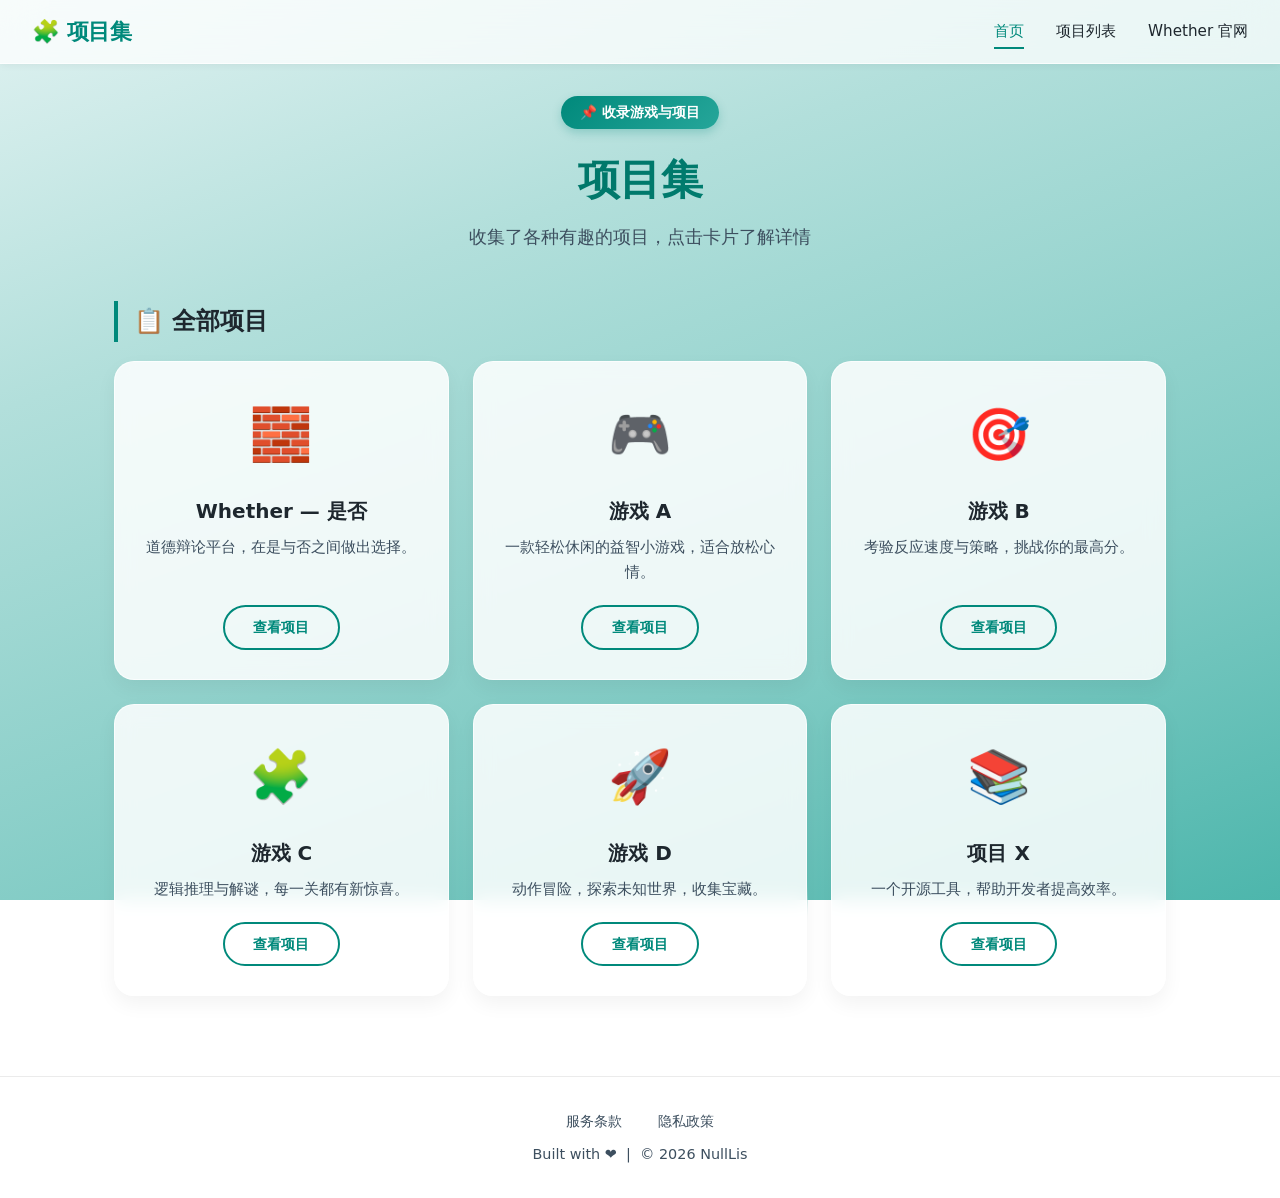
==== index.html @ a3d454d6 "Create index.html" ====
<!DOCTYPE html>
<html lang="zh-CN">
<head>
    <meta charset="UTF-8" />
    <meta name="viewport" content="width=device-width, initial-scale=1.0" />
    <title>项目集 — 游戏与项目展示</title>
    <style>
        /* ===== 全部样式（与 Whether 官网完全一致） ===== */
        :root {
            --nav-height: 64px;
            --accent: #26a69a;
            --accent-dark: #00897b;
            --text: #1e272e;
            --text-muted: #3d4f5f;
            --card-bg: rgba(255, 255, 255, 0.85);
            --card-border: rgba(255, 255, 255, 0.7);
            --shadow-sm: 0 8px 20px rgba(0,0,0,0.05);
            --shadow-md: 0 12px 28px rgba(0,0,0,0.08);
            --radius: 20px;
            --transition: 0.2s ease;
        }

        * {
            margin: 0;
            padding: 0;
            box-sizing: border-box;
        }

        html, body {
            height: 100%;
        }

        body {
            font-family: 'Inter', 'Segoe UI', 'PingFang SC', 'Microsoft YaHei', system-ui, sans-serif;
            background: linear-gradient(160deg, #e0f2f1 0%, #b2dfdb 30%, #80cbc4 70%, #4db6ac 100%);
            background-attachment: fixed;
            color: var(--text);
            line-height: 1.7;
            display: flex;
            flex-direction: column;
            -webkit-font-smoothing: antialiased;
            overflow-x: hidden;
        }

        .navbar {
            position: fixed;
            top: 0;
            left: 0;
            width: 100%;
            height: var(--nav-height);
            background: rgba(255, 255, 255, 0.75);
            backdrop-filter: blur(20px);
            -webkit-backdrop-filter: blur(20px);
            box-shadow: 0 1px 8px rgba(0,0,0,0.06);
            display: flex;
            align-items: center;
            justify-content: space-between;
            padding: 0 2rem;
            z-index: 1000;
            border-bottom: 1px solid rgba(255,255,255,0.7);
        }

        .nav-logo {
            font-size: 1.4rem;
            font-weight: 700;
            color: var(--accent-dark);
            text-decoration: none;
            letter-spacing: -0.5px;
        }

        .nav-links {
            display: flex;
            gap: 2rem;
            list-style: none;
            align-items: center;
        }

        .nav-links a {
            text-decoration: none;
            color: var(--text);
            font-weight: 500;
            font-size: 0.95rem;
            padding: 0.4rem 0;
            border-bottom: 2px solid transparent;
            transition: color 0.2s, border-color 0.2s;
        }

        .nav-links a:hover {
            color: var(--accent-dark);
            border-bottom-color: var(--accent-dark);
        }

        .nav-links a.active {
            color: var(--accent-dark);
            border-bottom-color: var(--accent-dark);
        }

        .nav-toggle {
            display: none;
            background: none;
            border: none;
            font-size: 1.8rem;
            cursor: pointer;
            color: var(--text);
        }

        @media (max-width: 768px) {
            .nav-links {
                display: none;
                position: absolute;
                top: var(--nav-height);
                left: 0;
                width: 100%;
                flex-direction: column;
                background: rgba(255,255,255,0.9);
                backdrop-filter: blur(20px);
                padding: 1rem 2rem;
                box-shadow: 0 8px 20px rgba(0,0,0,0.08);
                gap: 1rem;
                align-items: flex-start;
            }

            .nav-links.active { display: flex; }
            .nav-toggle { display: block; }
        }

        .container {
            flex: 1 0 auto;
            max-width: 1100px;
            width: 100%;
            margin: 0 auto;
            padding: calc(var(--nav-height) + 2rem) 1.5rem 2rem;
        }

        header {
            text-align: center;
            margin-bottom: 3rem;
        }

        header .badge {
            display: inline-block;
            background: linear-gradient(135deg, var(--accent-dark), var(--accent));
            color: #fff;
            padding: 0.3rem 1.2rem;
            border-radius: 30px;
            font-size: 0.85rem;
            font-weight: 600;
            margin-bottom: 1rem;
            box-shadow: 0 4px 10px rgba(0, 137, 123, 0.25);
        }

        header h1 {
            font-size: 2.6rem;
            font-weight: 800;
            background: linear-gradient(135deg, #00695c, var(--accent-dark));
            -webkit-background-clip: text;
            -webkit-text-fill-color: transparent;
            background-clip: text;
            letter-spacing: -0.8px;
            margin-bottom: 0.5rem;
        }

        header .subtitle {
            color: var(--text-muted);
            font-size: 1.1rem;
            font-weight: 400;
        }

        section {
            margin-bottom: 3rem;
        }

        h2 {
            font-size: 1.5rem;
            font-weight: 700;
            margin-bottom: 1.2rem;
            color: var(--text);
            border-left: 4px solid var(--accent-dark);
            padding-left: 1rem;
        }

        .grid-3 {
            display: grid;
            gap: 1.5rem;
            grid-template-columns: repeat(auto-fit, minmax(260px, 1fr));
        }

        .card {
            background: var(--card-bg);
            backdrop-filter: blur(10px);
            -webkit-backdrop-filter: blur(10px);
            border-radius: var(--radius);
            padding: 1.8rem 1.5rem;
            box-shadow: var(--shadow-sm);
            border: 1px solid var(--card-border);
            transition: transform var(--transition), box-shadow var(--transition);
            display: flex;
            flex-direction: column;
            align-items: center;
            text-align: center;
        }

        .card:hover {
            transform: translateY(-6px);
            box-shadow: var(--shadow-md);
        }

        .card .icon-big {
            font-size: 3.2rem;
            margin-bottom: 0.6rem;
        }

        .card h3 {
            font-size: 1.25rem;
            font-weight: 600;
            margin: 0.4rem 0;
        }

        .card p {
            color: var(--text-muted);
            font-size: 0.95rem;
            flex-grow: 1;
        }

        .card .btn {
            display: inline-block;
            margin-top: 1.2rem;
            padding: 0.5rem 1.8rem;
            border-radius: 50px;
            font-weight: 600;
            text-decoration: none;
            font-size: 0.9rem;
            transition: all 0.2s ease;
            color: var(--accent-dark);
            border: 2px solid var(--accent-dark);
            background: transparent;
        }

        .card .btn:hover {
            background: rgba(0, 137, 123, 0.08);
            border-color: #00695c;
            color: #00695c;
            transform: translateY(-2px);
            box-shadow: 0 4px 10px rgba(0, 137, 123, 0.15);
        }

        .footer {
            flex-shrink: 0;
            width: 100%;
            text-align: center;
            color: var(--text-muted);
            padding: 2rem 0;
            border-top: 1px solid rgba(0,0,0,0.08);
            font-size: 0.9rem;
        }

        .footer-links {
            margin-bottom: 0.5rem;
        }

        .footer-links a {
            color: var(--text-muted);
            text-decoration: none;
            margin: 0 1rem;
            font-weight: 500;
        }

        .footer-links a:hover {
            color: var(--accent-dark);
        }

        @media (max-width: 640px) {
            header h1 { font-size: 2rem; }
            .container { padding: calc(var(--nav-height) + 2rem) 1rem 2rem; }
        }

        /* 空状态提示（当项目列表为空时） */
        .empty-tip {
            text-align: center;
            color: var(--text-muted);
            padding: 2rem;
            background: var(--card-bg);
            border-radius: var(--radius);
            border: 1px dashed var(--accent-dark);
        }
    </style>
</head>
<body>
    <!-- 导航栏 -->
    <nav class="navbar">
        <a href="#" class="nav-logo">🧩 项目集</a>
        <button class="nav-toggle" id="navToggle">☰</button>
        <ul class="nav-links" id="navLinks">
            <li><a href="#" class="active">首页</a></li>
            <li><a href="#projects">项目列表</a></li>
            <li><a href="https://nullis.github.io/PullNail" target="_blank">Whether 官网</a></li>
        </ul>
    </nav>

    <div class="container">
        <header>
            <div class="badge">📌 收录游戏与项目</div>
            <h1>项目集</h1>
            <p class="subtitle">收集了各种有趣的项目，点击卡片了解详情</p>
        </header>

        <section id="projects">
            <h2>📋 全部项目</h2>
            <div class="grid-3" id="projectGrid">
                <!-- 卡片由 JavaScript 动态生成 -->
            </div>
        </section>
    </div>

    <!-- 页脚 -->
    <div class="footer">
        <div class="footer-links">
            <a href="#">服务条款</a>
            <a href="#">隐私政策</a>
        </div>
        Built with ❤️ &nbsp;|&nbsp; © 2026 NullLis
    </div>

    <script>
        // ===== 项目数据（在这里增删改项目） =====
        const projects = [
            {
                icon: "🧱",
                title: "Whether — 是否",
                description: "道德辩论平台，在是与否之间做出选择。",
                link: "https://nullis.github.io/PullNail"
            },
            {
                icon: "🎮",
                title: "游戏 A",
                description: "一款轻松休闲的益智小游戏，适合放松心情。",
                link: "#"
            },
            {
                icon: "🎯",
                title: "游戏 B",
                description: "考验反应速度与策略，挑战你的最高分。",
                link: "#"
            },
            {
                icon: "🧩",
                title: "游戏 C",
                description: "逻辑推理与解谜，每一关都有新惊喜。",
                link: "#"
            },
            {
                icon: "🚀",
                title: "游戏 D",
                description: "动作冒险，探索未知世界，收集宝藏。",
                link: "#"
            },
            {
                icon: "📚",
                title: "项目 X",
                description: "一个开源工具，帮助开发者提高效率。",
                link: "#"
            }
        ];

        // ===== 渲染卡片 =====
        function renderProjects() {
            const grid = document.getElementById('projectGrid');
            if (projects.length === 0) {
                grid.innerHTML = '<div class="empty-tip">暂无项目，敬请期待 🚧</div>';
                return;
            }

            let html = '';
            projects.forEach(p => {
                html += `
                    <div class="card">
                        <div class="icon-big">${p.icon}</div>
                        <h3>${p.title}</h3>
                        <p>${p.description}</p>
                        <a href="${p.link}" target="_blank" class="btn">查看项目</a>
                    </div>
                `;
            });
            grid.innerHTML = html;
        }

        // ===== 移动端导航切换 =====
        document.addEventListener('DOMContentLoaded', () => {
            const toggle = document.getElementById('navToggle');
            const navLinks = document.getElementById('navLinks');
            if (toggle && navLinks) {
                toggle.addEventListener('click', () => {
                    navLinks.classList.toggle('active');
                });
            }

            // 点击导航链接后关闭菜单
            navLinks.querySelectorAll('a').forEach(link => {
                link.addEventListener('click', () => {
                    navLinks.classList.remove('active');
                });
            });

            // 渲染项目卡片
            renderProjects();
        });
    </script>
</body>
</html>
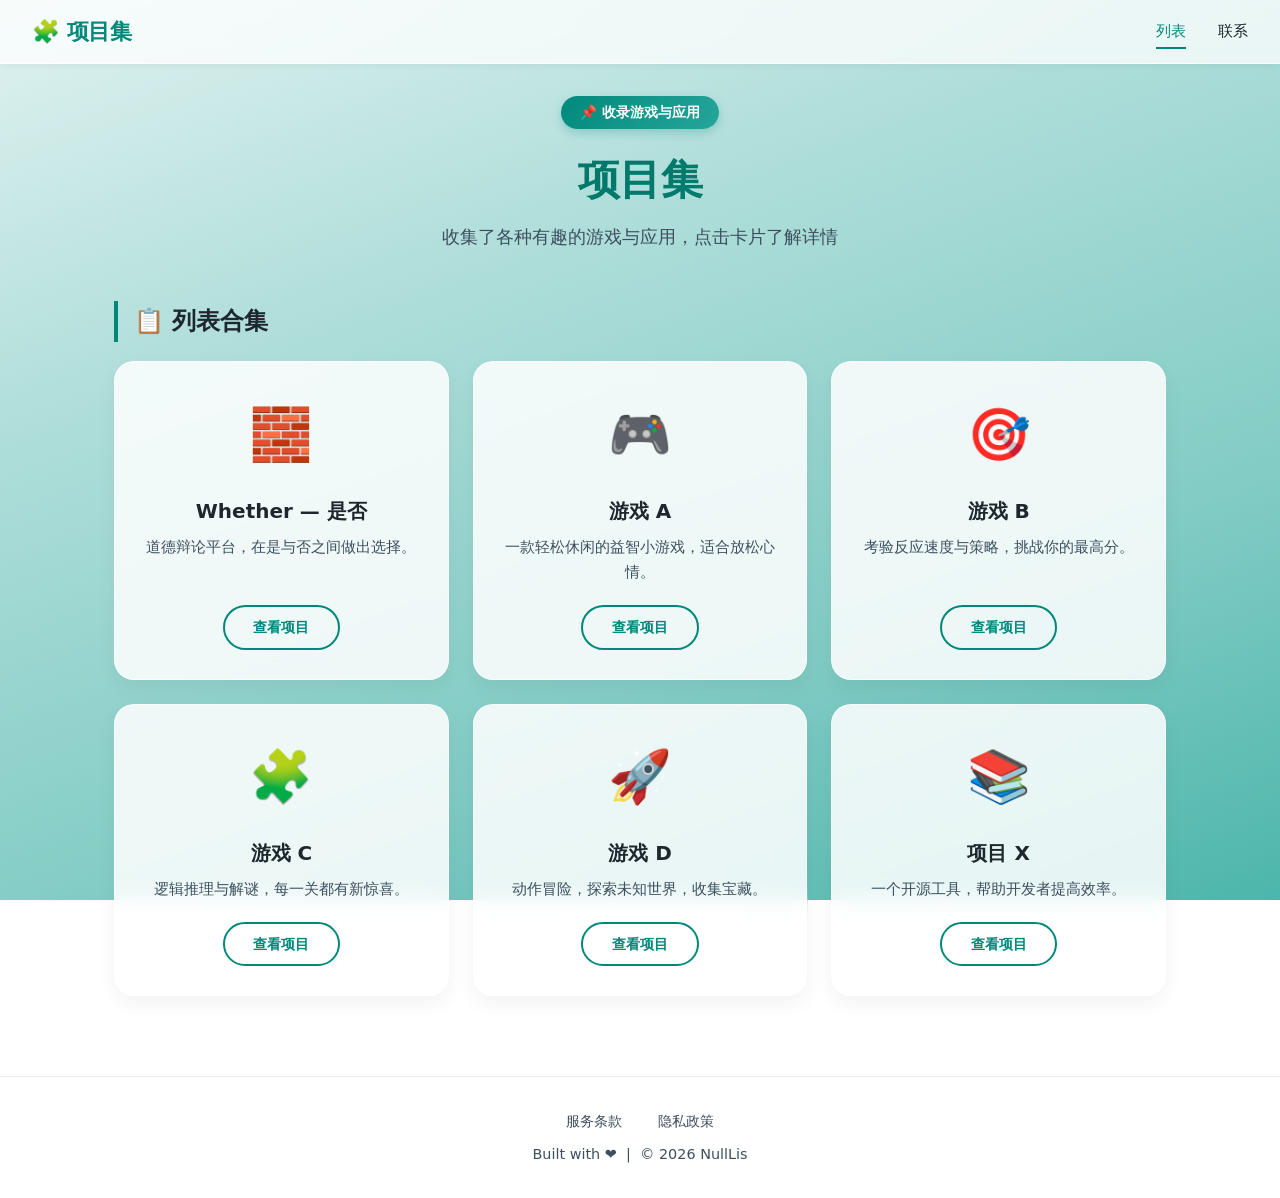
==== commit cb4e41de: "Update index.html" ====
--- a/index.html
+++ b/index.html
@@ -291,21 +291,20 @@
         <a href="#" class="nav-logo">🧩 项目集</a>
         <button class="nav-toggle" id="navToggle">☰</button>
         <ul class="nav-links" id="navLinks">
-            <li><a href="#" class="active">首页</a></li>
-            <li><a href="#projects">项目列表</a></li>
-            <li><a href="https://nullis.github.io/PullNail" target="_blank">Whether 官网</a></li>
+            <li><a href="#" class="active">列表</a></li>
+            <li><a href="#projects">联系</a></li>
         </ul>
     </nav>
 
     <div class="container">
         <header>
-            <div class="badge">📌 收录游戏与项目</div>
+            <div class="badge">📌 收录游戏与应用</div>
             <h1>项目集</h1>
-            <p class="subtitle">收集了各种有趣的项目，点击卡片了解详情</p>
+            <p class="subtitle">收集了各种有趣的游戏与应用，点击卡片了解详情</p>
         </header>
 
         <section id="projects">
-            <h2>📋 全部项目</h2>
+            <h2>📋 列表合集</h2>
             <div class="grid-3" id="projectGrid">
                 <!-- 卡片由 JavaScript 动态生成 -->
             </div>
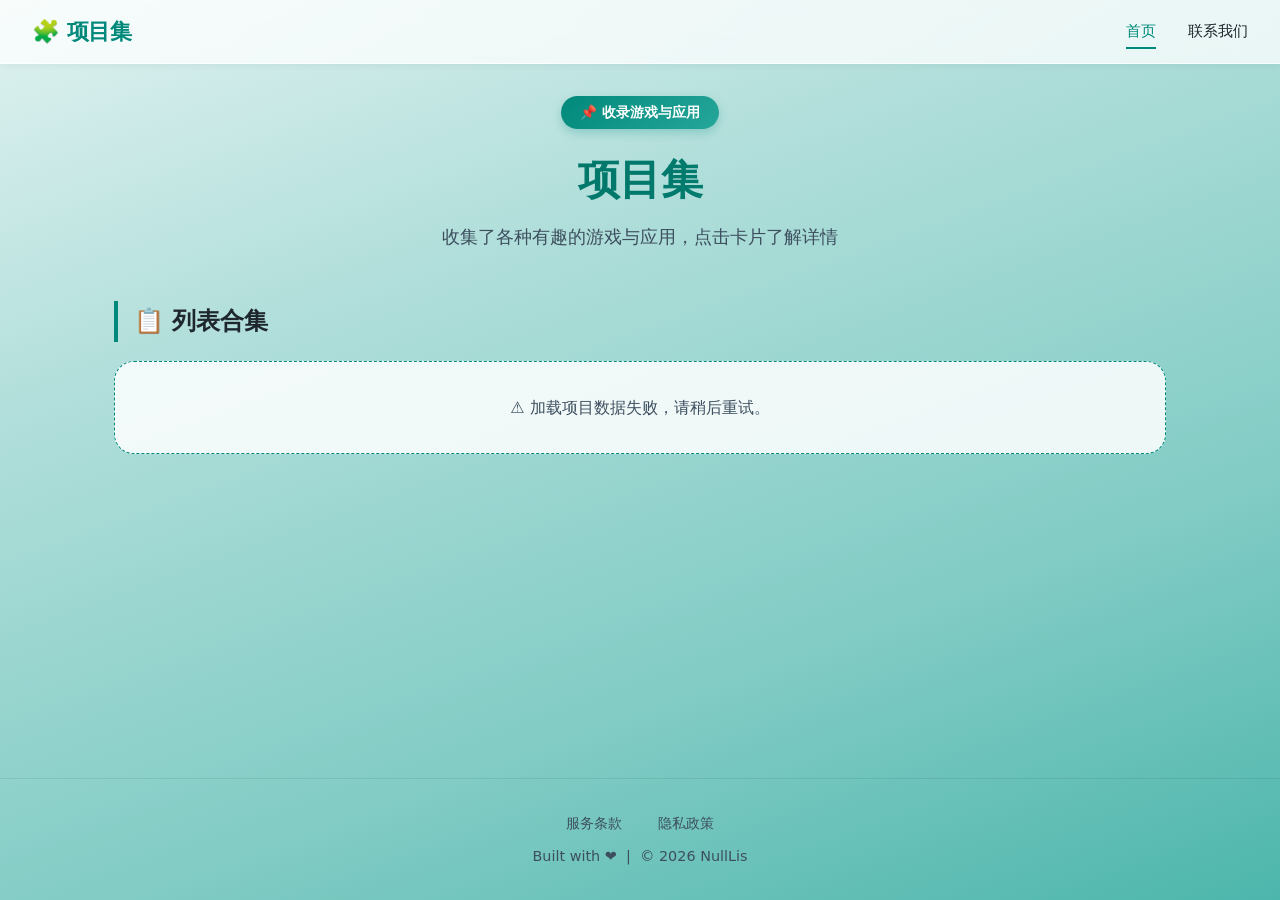
==== commit 899bccaf: "Update index.html" ====
--- a/index.html
+++ b/index.html
@@ -3,9 +3,8 @@
 <head>
     <meta charset="UTF-8" />
     <meta name="viewport" content="width=device-width, initial-scale=1.0" />
-    <title>项目集 — 游戏与项目展示</title>
+    <title>项目集展示</title>
     <style>
-        /* ===== 全部样式（与 Whether 官网完全一致） ===== */
         :root {
             --nav-height: 64px;
             --accent: #26a69a;
@@ -291,8 +290,8 @@
         <a href="#" class="nav-logo">🧩 项目集</a>
         <button class="nav-toggle" id="navToggle">☰</button>
         <ul class="nav-links" id="navLinks">
-            <li><a href="#" class="active">列表</a></li>
-            <li><a href="#projects">联系</a></li>
+            <li><a href="#" class="active">首页</a></li>
+            <li><a href="#projects">联系我们</a></li>
         </ul>
     </nav>
 
@@ -321,50 +320,26 @@
     </div>
 
     <script>
-        // ===== 项目数据（在这里增删改项目） =====
-        const projects = [
-            {
-                icon: "🧱",
-                title: "Whether — 是否",
-                description: "道德辩论平台，在是与否之间做出选择。",
-                link: "https://nullis.github.io/PullNail"
-            },
-            {
-                icon: "🎮",
-                title: "游戏 A",
-                description: "一款轻松休闲的益智小游戏，适合放松心情。",
-                link: "#"
-            },
-            {
-                icon: "🎯",
-                title: "游戏 B",
-                description: "考验反应速度与策略，挑战你的最高分。",
-                link: "#"
-            },
-            {
-                icon: "🧩",
-                title: "游戏 C",
-                description: "逻辑推理与解谜，每一关都有新惊喜。",
-                link: "#"
-            },
-            {
-                icon: "🚀",
-                title: "游戏 D",
-                description: "动作冒险，探索未知世界，收集宝藏。",
-                link: "#"
-            },
-            {
-                icon: "📚",
-                title: "项目 X",
-                description: "一个开源工具，帮助开发者提高效率。",
-                link: "#"
+        // ===== 从 JSON 文件加载项目数据（已改为 games.json） =====
+        async function loadProjects() {
+            const grid = document.getElementById('projectGrid');
+            try {
+                const response = await fetch('games.json');
+                if (!response.ok) {
+                    throw new Error('无法加载项目数据');
+                }
+                const projects = await response.json();
+                renderProjects(projects);
+            } catch (error) {
+                grid.innerHTML = '<div class="empty-tip">⚠️ 加载项目数据失败，请稍后重试。</div>';
+                console.error('加载 games.json 出错:', error);
             }
-        ];
+        }
 
         // ===== 渲染卡片 =====
-        function renderProjects() {
+        function renderProjects(projects) {
             const grid = document.getElementById('projectGrid');
-            if (projects.length === 0) {
+            if (!Array.isArray(projects) || projects.length === 0) {
                 grid.innerHTML = '<div class="empty-tip">暂无项目，敬请期待 🚧</div>';
                 return;
             }
@@ -400,8 +375,8 @@
                 });
             });
 
-            // 渲染项目卡片
-            renderProjects();
+            // 加载并渲染项目
+            loadProjects();
         });
     </script>
 </body>
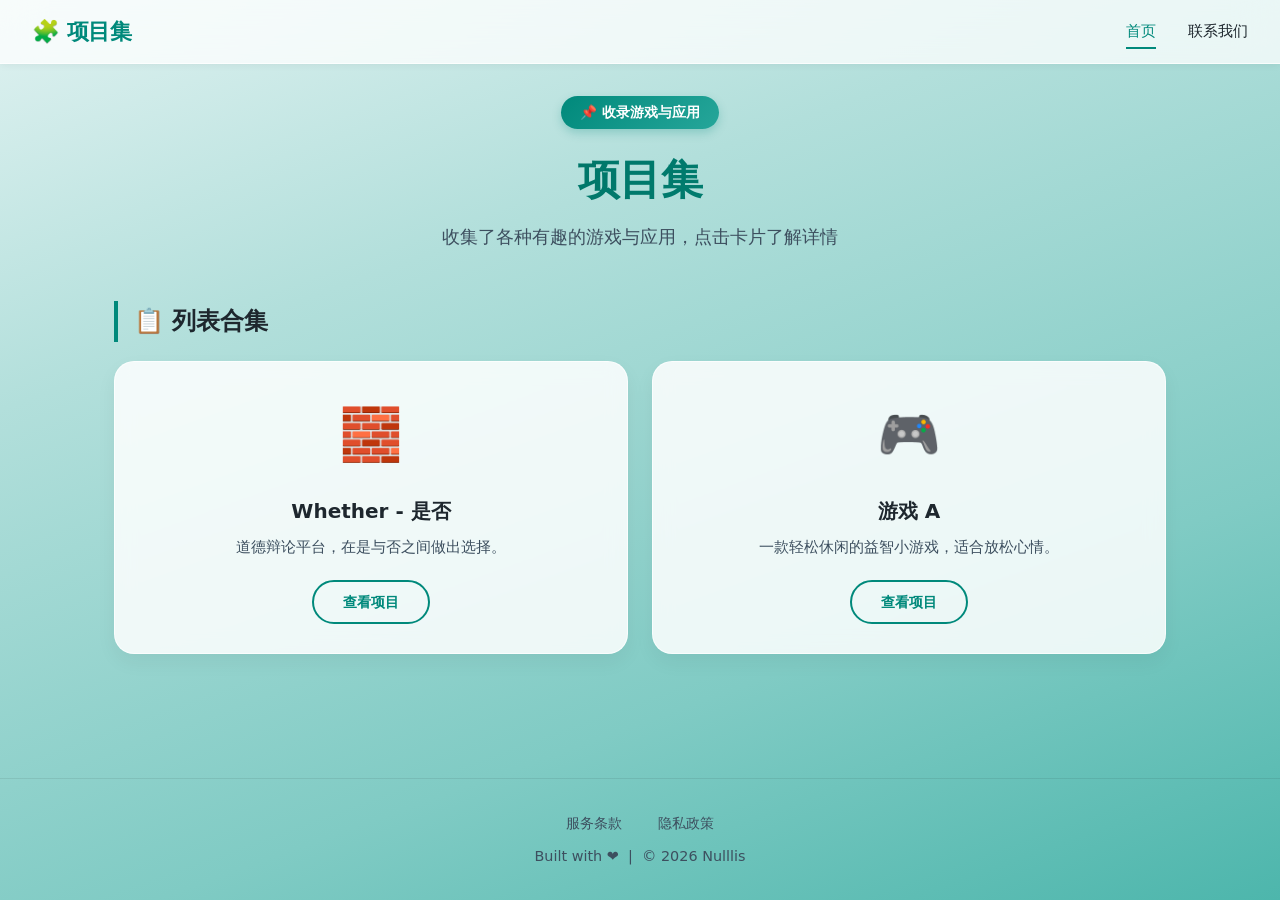
==== commit e1c4a46c: "Update index.html" ====
--- a/index.html
+++ b/index.html
@@ -273,7 +273,6 @@
             .container { padding: calc(var(--nav-height) + 2rem) 1rem 2rem; }
         }
 
-        /* 空状态提示（当项目列表为空时） */
         .empty-tip {
             text-align: center;
             color: var(--text-muted);
@@ -285,7 +284,6 @@
     </style>
 </head>
 <body>
-    <!-- 导航栏 -->
     <nav class="navbar">
         <a href="#" class="nav-logo">🧩 项目集</a>
         <button class="nav-toggle" id="navToggle">☰</button>
@@ -304,30 +302,24 @@
 
         <section id="projects">
             <h2>📋 列表合集</h2>
-            <div class="grid-3" id="projectGrid">
-                <!-- 卡片由 JavaScript 动态生成 -->
-            </div>
+            <div class="grid-3" id="projectGrid"></div>
         </section>
     </div>
 
-    <!-- 页脚 -->
     <div class="footer">
         <div class="footer-links">
             <a href="#">服务条款</a>
             <a href="#">隐私政策</a>
         </div>
-        Built with ❤️ &nbsp;|&nbsp; © 2026 NullLis
+        Built with ❤️ &nbsp;|&nbsp; © 2026 Nulllis
     </div>
 
     <script>
-        // ===== 从 JSON 文件加载项目数据（已改为 games.json） =====
         async function loadProjects() {
             const grid = document.getElementById('projectGrid');
             try {
                 const response = await fetch('games.json');
-                if (!response.ok) {
-                    throw new Error('无法加载项目数据');
-                }
+                if (!response.ok) throw new Error('无法加载项目数据');
                 const projects = await response.json();
                 renderProjects(projects);
             } catch (error) {
@@ -336,14 +328,12 @@
             }
         }
 
-        // ===== 渲染卡片 =====
         function renderProjects(projects) {
             const grid = document.getElementById('projectGrid');
             if (!Array.isArray(projects) || projects.length === 0) {
                 grid.innerHTML = '<div class="empty-tip">暂无项目，敬请期待 🚧</div>';
                 return;
             }
-
             let html = '';
             projects.forEach(p => {
                 html += `
@@ -358,24 +348,15 @@
             grid.innerHTML = html;
         }
 
-        // ===== 移动端导航切换 =====
         document.addEventListener('DOMContentLoaded', () => {
             const toggle = document.getElementById('navToggle');
             const navLinks = document.getElementById('navLinks');
             if (toggle && navLinks) {
-                toggle.addEventListener('click', () => {
-                    navLinks.classList.toggle('active');
-                });
+                toggle.addEventListener('click', () => navLinks.classList.toggle('active'));
             }
-
-            // 点击导航链接后关闭菜单
             navLinks.querySelectorAll('a').forEach(link => {
-                link.addEventListener('click', () => {
-                    navLinks.classList.remove('active');
-                });
+                link.addEventListener('click', () => navLinks.classList.remove('active'));
             });
-
-            // 加载并渲染项目
             loadProjects();
         });
     </script>
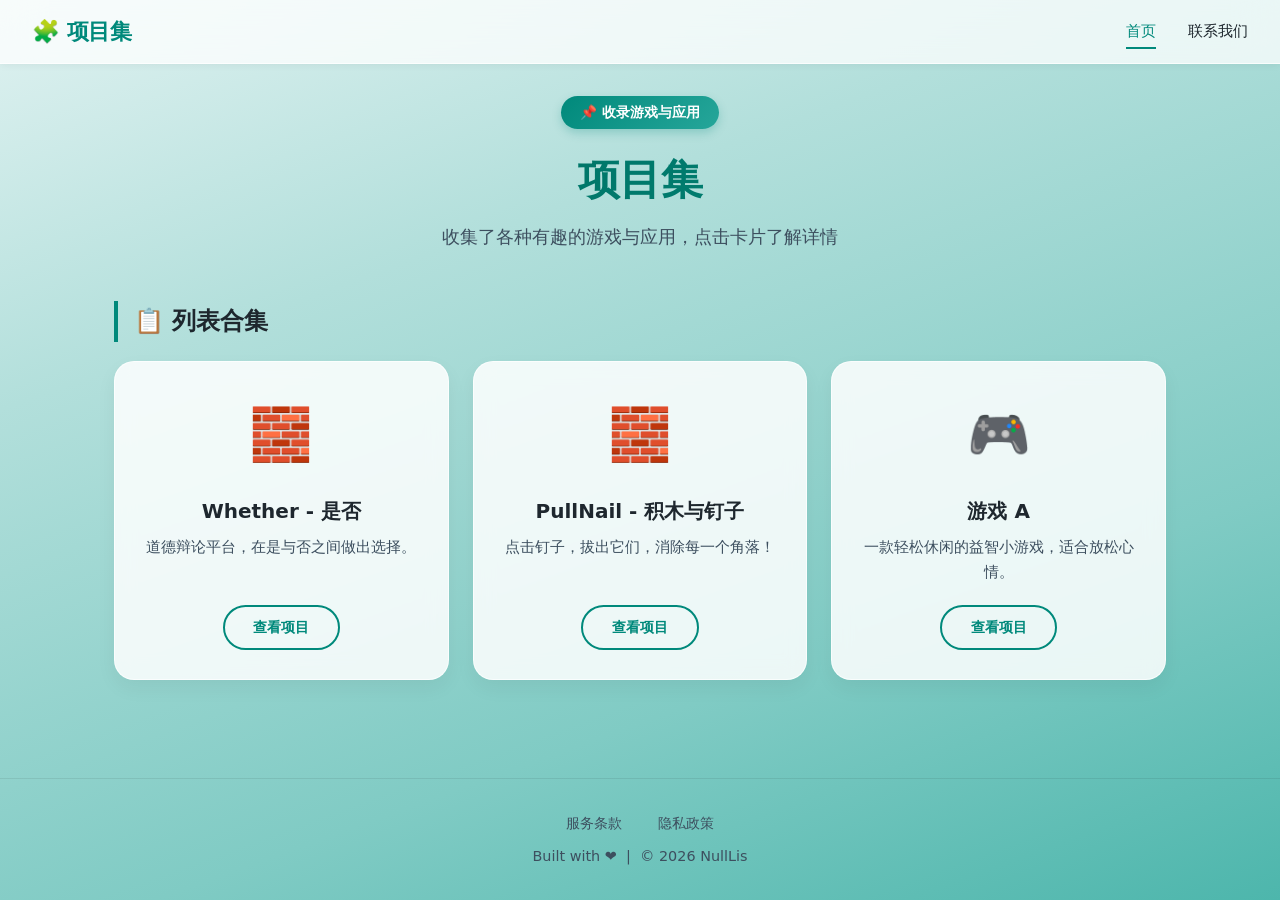
==== commit 6dfd7a72: "Update index.html" ====
--- a/index.html
+++ b/index.html
@@ -311,7 +311,7 @@
             <a href="#">服务条款</a>
             <a href="#">隐私政策</a>
         </div>
-        Built with ❤️ &nbsp;|&nbsp; © 2026 Nulllis
+        Built with ❤️ &nbsp;|&nbsp; © 2026 NullLis
     </div>
 
     <script>
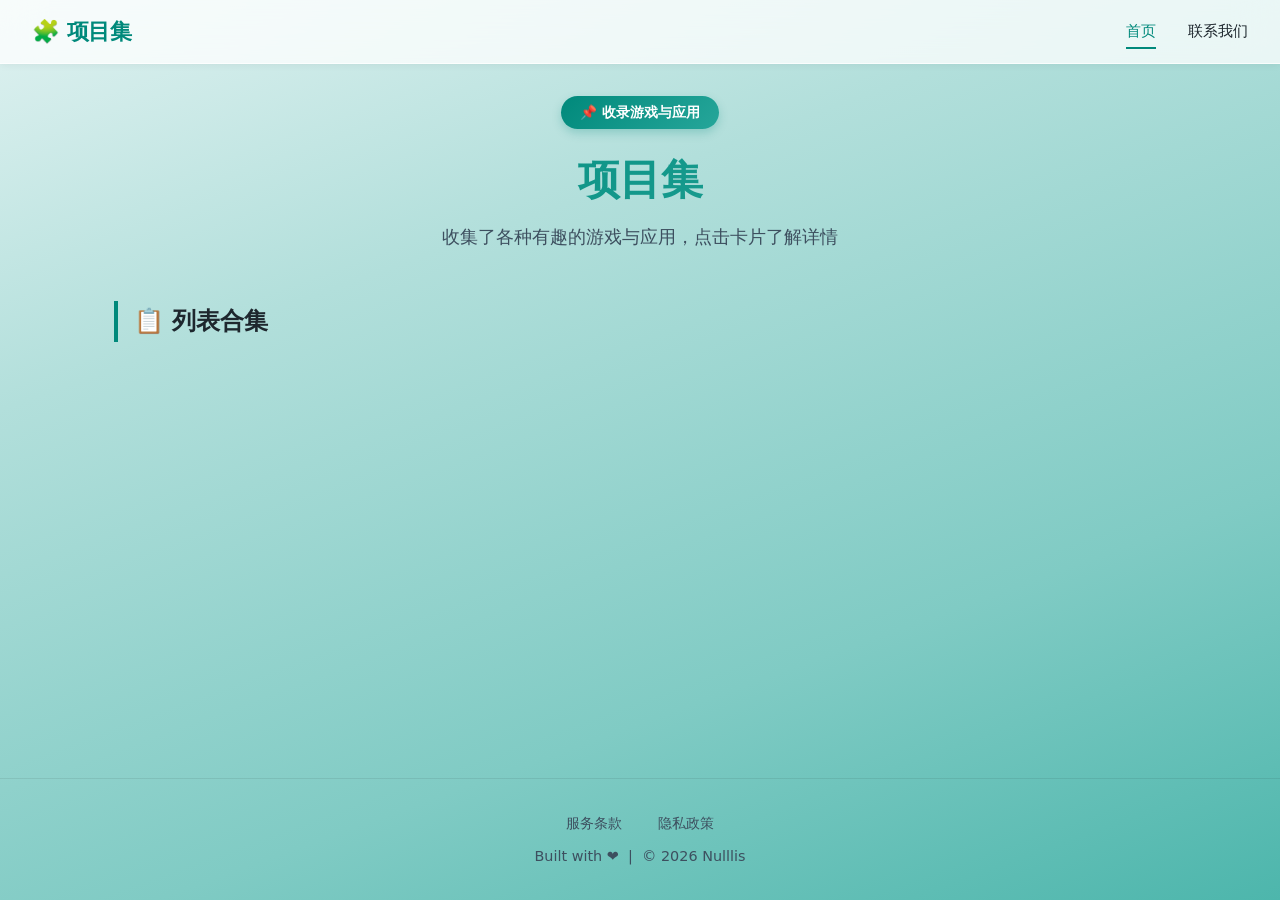
==== commit 003fb581: "Update index.html" ====
--- a/index.html
+++ b/index.html
@@ -4,292 +4,15 @@
     <meta charset="UTF-8" />
     <meta name="viewport" content="width=device-width, initial-scale=1.0" />
     <title>项目集展示</title>
-    <style>
-        :root {
-            --nav-height: 64px;
-            --accent: #26a69a;
-            --accent-dark: #00897b;
-            --text: #1e272e;
-            --text-muted: #3d4f5f;
-            --card-bg: rgba(255, 255, 255, 0.85);
-            --card-border: rgba(255, 255, 255, 0.7);
-            --shadow-sm: 0 8px 20px rgba(0,0,0,0.05);
-            --shadow-md: 0 12px 28px rgba(0,0,0,0.08);
-            --radius: 20px;
-            --transition: 0.2s ease;
-        }
-
-        * {
-            margin: 0;
-            padding: 0;
-            box-sizing: border-box;
-        }
-
-        html, body {
-            height: 100%;
-        }
-
-        body {
-            font-family: 'Inter', 'Segoe UI', 'PingFang SC', 'Microsoft YaHei', system-ui, sans-serif;
-            background: linear-gradient(160deg, #e0f2f1 0%, #b2dfdb 30%, #80cbc4 70%, #4db6ac 100%);
-            background-attachment: fixed;
-            color: var(--text);
-            line-height: 1.7;
-            display: flex;
-            flex-direction: column;
-            -webkit-font-smoothing: antialiased;
-            overflow-x: hidden;
-        }
-
-        .navbar {
-            position: fixed;
-            top: 0;
-            left: 0;
-            width: 100%;
-            height: var(--nav-height);
-            background: rgba(255, 255, 255, 0.75);
-            backdrop-filter: blur(20px);
-            -webkit-backdrop-filter: blur(20px);
-            box-shadow: 0 1px 8px rgba(0,0,0,0.06);
-            display: flex;
-            align-items: center;
-            justify-content: space-between;
-            padding: 0 2rem;
-            z-index: 1000;
-            border-bottom: 1px solid rgba(255,255,255,0.7);
-        }
-
-        .nav-logo {
-            font-size: 1.4rem;
-            font-weight: 700;
-            color: var(--accent-dark);
-            text-decoration: none;
-            letter-spacing: -0.5px;
-        }
-
-        .nav-links {
-            display: flex;
-            gap: 2rem;
-            list-style: none;
-            align-items: center;
-        }
-
-        .nav-links a {
-            text-decoration: none;
-            color: var(--text);
-            font-weight: 500;
-            font-size: 0.95rem;
-            padding: 0.4rem 0;
-            border-bottom: 2px solid transparent;
-            transition: color 0.2s, border-color 0.2s;
-        }
-
-        .nav-links a:hover {
-            color: var(--accent-dark);
-            border-bottom-color: var(--accent-dark);
-        }
-
-        .nav-links a.active {
-            color: var(--accent-dark);
-            border-bottom-color: var(--accent-dark);
-        }
-
-        .nav-toggle {
-            display: none;
-            background: none;
-            border: none;
-            font-size: 1.8rem;
-            cursor: pointer;
-            color: var(--text);
-        }
-
-        @media (max-width: 768px) {
-            .nav-links {
-                display: none;
-                position: absolute;
-                top: var(--nav-height);
-                left: 0;
-                width: 100%;
-                flex-direction: column;
-                background: rgba(255,255,255,0.9);
-                backdrop-filter: blur(20px);
-                padding: 1rem 2rem;
-                box-shadow: 0 8px 20px rgba(0,0,0,0.08);
-                gap: 1rem;
-                align-items: flex-start;
-            }
-
-            .nav-links.active { display: flex; }
-            .nav-toggle { display: block; }
-        }
-
-        .container {
-            flex: 1 0 auto;
-            max-width: 1100px;
-            width: 100%;
-            margin: 0 auto;
-            padding: calc(var(--nav-height) + 2rem) 1.5rem 2rem;
-        }
-
-        header {
-            text-align: center;
-            margin-bottom: 3rem;
-        }
-
-        header .badge {
-            display: inline-block;
-            background: linear-gradient(135deg, var(--accent-dark), var(--accent));
-            color: #fff;
-            padding: 0.3rem 1.2rem;
-            border-radius: 30px;
-            font-size: 0.85rem;
-            font-weight: 600;
-            margin-bottom: 1rem;
-            box-shadow: 0 4px 10px rgba(0, 137, 123, 0.25);
-        }
-
-        header h1 {
-            font-size: 2.6rem;
-            font-weight: 800;
-            background: linear-gradient(135deg, #00695c, var(--accent-dark));
-            -webkit-background-clip: text;
-            -webkit-text-fill-color: transparent;
-            background-clip: text;
-            letter-spacing: -0.8px;
-            margin-bottom: 0.5rem;
-        }
-
-        header .subtitle {
-            color: var(--text-muted);
-            font-size: 1.1rem;
-            font-weight: 400;
-        }
-
-        section {
-            margin-bottom: 3rem;
-        }
-
-        h2 {
-            font-size: 1.5rem;
-            font-weight: 700;
-            margin-bottom: 1.2rem;
-            color: var(--text);
-            border-left: 4px solid var(--accent-dark);
-            padding-left: 1rem;
-        }
-
-        .grid-3 {
-            display: grid;
-            gap: 1.5rem;
-            grid-template-columns: repeat(auto-fit, minmax(260px, 1fr));
-        }
-
-        .card {
-            background: var(--card-bg);
-            backdrop-filter: blur(10px);
-            -webkit-backdrop-filter: blur(10px);
-            border-radius: var(--radius);
-            padding: 1.8rem 1.5rem;
-            box-shadow: var(--shadow-sm);
-            border: 1px solid var(--card-border);
-            transition: transform var(--transition), box-shadow var(--transition);
-            display: flex;
-            flex-direction: column;
-            align-items: center;
-            text-align: center;
-        }
-
-        .card:hover {
-            transform: translateY(-6px);
-            box-shadow: var(--shadow-md);
-        }
-
-        .card .icon-big {
-            font-size: 3.2rem;
-            margin-bottom: 0.6rem;
-        }
-
-        .card h3 {
-            font-size: 1.25rem;
-            font-weight: 600;
-            margin: 0.4rem 0;
-        }
-
-        .card p {
-            color: var(--text-muted);
-            font-size: 0.95rem;
-            flex-grow: 1;
-        }
-
-        .card .btn {
-            display: inline-block;
-            margin-top: 1.2rem;
-            padding: 0.5rem 1.8rem;
-            border-radius: 50px;
-            font-weight: 600;
-            text-decoration: none;
-            font-size: 0.9rem;
-            transition: all 0.2s ease;
-            color: var(--accent-dark);
-            border: 2px solid var(--accent-dark);
-            background: transparent;
-        }
-
-        .card .btn:hover {
-            background: rgba(0, 137, 123, 0.08);
-            border-color: #00695c;
-            color: #00695c;
-            transform: translateY(-2px);
-            box-shadow: 0 4px 10px rgba(0, 137, 123, 0.15);
-        }
-
-        .footer {
-            flex-shrink: 0;
-            width: 100%;
-            text-align: center;
-            color: var(--text-muted);
-            padding: 2rem 0;
-            border-top: 1px solid rgba(0,0,0,0.08);
-            font-size: 0.9rem;
-        }
-
-        .footer-links {
-            margin-bottom: 0.5rem;
-        }
-
-        .footer-links a {
-            color: var(--text-muted);
-            text-decoration: none;
-            margin: 0 1rem;
-            font-weight: 500;
-        }
-
-        .footer-links a:hover {
-            color: var(--accent-dark);
-        }
-
-        @media (max-width: 640px) {
-            header h1 { font-size: 2rem; }
-            .container { padding: calc(var(--nav-height) + 2rem) 1rem 2rem; }
-        }
-
-        .empty-tip {
-            text-align: center;
-            color: var(--text-muted);
-            padding: 2rem;
-            background: var(--card-bg);
-            border-radius: var(--radius);
-            border: 1px dashed var(--accent-dark);
-        }
-    </style>
+    <link rel="stylesheet" href="../css/style.css" />
 </head>
 <body>
     <nav class="navbar">
-        <a href="#" class="nav-logo">🧩 项目集</a>
+        <a href="index.html" class="nav-logo">🧩 项目集</a>
         <button class="nav-toggle" id="navToggle">☰</button>
         <ul class="nav-links" id="navLinks">
-            <li><a href="#" class="active">首页</a></li>
-            <li><a href="#projects">联系我们</a></li>
+            <li><a href="index.html" class="active">首页</a></li>
+            <li><a href="contact.html">联系我们</a></li>
         </ul>
     </nav>
 
@@ -311,54 +34,9 @@
             <a href="#">服务条款</a>
             <a href="#">隐私政策</a>
         </div>
-        Built with ❤️ &nbsp;|&nbsp; © 2026 NullLis
+        Built with ❤️ &nbsp;|&nbsp; © 2026 Nulllis
     </div>
 
-    <script>
-        async function loadProjects() {
-            const grid = document.getElementById('projectGrid');
-            try {
-                const response = await fetch('games.json');
-                if (!response.ok) throw new Error('无法加载项目数据');
-                const projects = await response.json();
-                renderProjects(projects);
-            } catch (error) {
-                grid.innerHTML = '<div class="empty-tip">⚠️ 加载项目数据失败，请稍后重试。</div>';
-                console.error('加载 games.json 出错:', error);
-            }
-        }
-
-        function renderProjects(projects) {
-            const grid = document.getElementById('projectGrid');
-            if (!Array.isArray(projects) || projects.length === 0) {
-                grid.innerHTML = '<div class="empty-tip">暂无项目，敬请期待 🚧</div>';
-                return;
-            }
-            let html = '';
-            projects.forEach(p => {
-                html += `
-                    <div class="card">
-                        <div class="icon-big">${p.icon}</div>
-                        <h3>${p.title}</h3>
-                        <p>${p.description}</p>
-                        <a href="${p.link}" target="_blank" class="btn">查看项目</a>
-                    </div>
-                `;
-            });
-            grid.innerHTML = html;
-        }
-
-        document.addEventListener('DOMContentLoaded', () => {
-            const toggle = document.getElementById('navToggle');
-            const navLinks = document.getElementById('navLinks');
-            if (toggle && navLinks) {
-                toggle.addEventListener('click', () => navLinks.classList.toggle('active'));
-            }
-            navLinks.querySelectorAll('a').forEach(link => {
-                link.addEventListener('click', () => navLinks.classList.remove('active'));
-            });
-            loadProjects();
-        });
-    </script>
+    <script src="../js/common.js"></script>
 </body>
 </html>
--- a/css/style.css
+++ b/css/style.css
@@ -0,0 +1,310 @@
+:root {
+    --nav-height: 64px;
+    --accent: #26a69a;
+    --accent-dark: #00897b;
+    --text: #1e272e;
+    --text-muted: #3d4f5f;
+    --card-bg: rgba(255, 255, 255, 0.85);
+    --card-border: rgba(255, 255, 255, 0.7);
+    --shadow-sm: 0 8px 20px rgba(0,0,0,0.05);
+    --shadow-md: 0 12px 28px rgba(0,0,0,0.08);
+    --radius: 20px;
+    --transition: 0.2s ease;
+
+    /* 背景渐变颜色（默认值，JS 会覆盖） */
+    --gradient-from: #e0f2f1;
+    --gradient-mid1: #b2dfdb;
+    --gradient-mid2: #80cbc4;
+    --gradient-to: #4db6ac;
+}
+
+* {
+    margin: 0;
+    padding: 0;
+    box-sizing: border-box;
+}
+
+html, body {
+    height: 100%;
+}
+
+body {
+    font-family: 'Inter', 'Segoe UI', 'PingFang SC', 'Microsoft YaHei', system-ui, sans-serif;
+    background: linear-gradient(160deg, var(--gradient-from) 0%, var(--gradient-mid1) 30%, var(--gradient-mid2) 70%, var(--gradient-to) 100%);
+    background-attachment: fixed;
+    color: var(--text);
+    line-height: 1.7;
+    display: flex;
+    flex-direction: column;
+    -webkit-font-smoothing: antialiased;
+    overflow-x: hidden;
+}
+
+.navbar {
+    position: fixed;
+    top: 0;
+    left: 0;
+    width: 100%;
+    height: var(--nav-height);
+    background: rgba(255, 255, 255, 0.75);
+    backdrop-filter: blur(20px);
+    -webkit-backdrop-filter: blur(20px);
+    box-shadow: 0 1px 8px rgba(0,0,0,0.06);
+    display: flex;
+    align-items: center;
+    justify-content: space-between;
+    padding: 0 2rem;
+    z-index: 1000;
+    border-bottom: 1px solid rgba(255,255,255,0.7);
+}
+
+.nav-logo {
+    font-size: 1.4rem;
+    font-weight: 700;
+    color: var(--accent-dark);
+    text-decoration: none;
+    letter-spacing: -0.5px;
+}
+
+.nav-links {
+    display: flex;
+    gap: 2rem;
+    list-style: none;
+    align-items: center;
+}
+
+.nav-links a {
+    text-decoration: none;
+    color: var(--text);
+    font-weight: 500;
+    font-size: 0.95rem;
+    padding: 0.4rem 0;
+    border-bottom: 2px solid transparent;
+    transition: color 0.2s, border-color 0.2s;
+}
+
+.nav-links a:hover {
+    color: var(--accent-dark);
+    border-bottom-color: var(--accent-dark);
+}
+
+.nav-links a.active {
+    color: var(--accent-dark);
+    border-bottom-color: var(--accent-dark);
+}
+
+.nav-toggle {
+    display: none;
+    background: none;
+    border: none;
+    font-size: 1.8rem;
+    cursor: pointer;
+    color: var(--text);
+}
+
+@media (max-width: 768px) {
+    .nav-links {
+        display: none;
+        position: absolute;
+        top: var(--nav-height);
+        left: 0;
+        width: 100%;
+        flex-direction: column;
+        background: rgba(255,255,255,0.9);
+        backdrop-filter: blur(20px);
+        padding: 1rem 2rem;
+        box-shadow: 0 8px 20px rgba(0,0,0,0.08);
+        gap: 1rem;
+        align-items: flex-start;
+    }
+
+    .nav-links.active { display: flex; }
+    .nav-toggle { display: block; }
+}
+
+.container {
+    flex: 1 0 auto;
+    max-width: 1100px;
+    width: 100%;
+    margin: 0 auto;
+    padding: calc(var(--nav-height) + 2rem) 1.5rem 2rem;
+}
+
+header {
+    text-align: center;
+    margin-bottom: 3rem;
+}
+
+header .badge {
+    display: inline-block;
+    background: linear-gradient(135deg, var(--accent-dark), var(--accent));
+    color: #fff;
+    padding: 0.3rem 1.2rem;
+    border-radius: 30px;
+    font-size: 0.85rem;
+    font-weight: 600;
+    margin-bottom: 1rem;
+    box-shadow: 0 4px 10px rgba(0, 137, 123, 0.25);
+}
+
+header h1 {
+    font-size: 2.6rem;
+    font-weight: 800;
+    background: linear-gradient(135deg, var(--accent-dark), var(--accent));
+    -webkit-background-clip: text;
+    -webkit-text-fill-color: transparent;
+    background-clip: text;
+    letter-spacing: -0.8px;
+    margin-bottom: 0.5rem;
+}
+
+header .subtitle {
+    color: var(--text-muted);
+    font-size: 1.1rem;
+    font-weight: 400;
+}
+
+section {
+    margin-bottom: 3rem;
+}
+
+h2 {
+    font-size: 1.5rem;
+    font-weight: 700;
+    margin-bottom: 1.2rem;
+    color: var(--text);
+    border-left: 4px solid var(--accent-dark);
+    padding-left: 1rem;
+}
+
+.grid-3 {
+    display: grid;
+    gap: 1.5rem;
+    grid-template-columns: repeat(auto-fit, minmax(260px, 1fr));
+}
+
+.card {
+    background: var(--card-bg);
+    backdrop-filter: blur(10px);
+    -webkit-backdrop-filter: blur(10px);
+    border-radius: var(--radius);
+    padding: 1.8rem 1.5rem;
+    box-shadow: var(--shadow-sm);
+    border: 1px solid var(--card-border);
+    transition: transform var(--transition), box-shadow var(--transition);
+    display: flex;
+    flex-direction: column;
+    align-items: center;
+    text-align: center;
+}
+
+.card:hover {
+    transform: translateY(-6px);
+    box-shadow: var(--shadow-md);
+}
+
+.card .icon-big {
+    font-size: 3.2rem;
+    margin-bottom: 0.6rem;
+}
+
+.card h3 {
+    font-size: 1.25rem;
+    font-weight: 600;
+    margin: 0.4rem 0;
+}
+
+.card p {
+    color: var(--text-muted);
+    font-size: 0.95rem;
+    flex-grow: 1;
+}
+
+.card .btn {
+    display: inline-block;
+    margin-top: 1.2rem;
+    padding: 0.5rem 1.8rem;
+    border-radius: 50px;
+    font-weight: 600;
+    text-decoration: none;
+    font-size: 0.9rem;
+    transition: all 0.2s ease;
+    color: var(--accent-dark);
+    border: 2px solid var(--accent-dark);
+    background: transparent;
+}
+
+.card .btn:hover {
+    background: rgba(0, 137, 123, 0.08);
+    border-color: #00695c;
+    color: #00695c;
+    transform: translateY(-2px);
+    box-shadow: 0 4px 10px rgba(0, 137, 123, 0.15);
+}
+
+.footer {
+    flex-shrink: 0;
+    width: 100%;
+    text-align: center;
+    color: var(--text-muted);
+    padding: 2rem 0;
+    border-top: 1px solid rgba(0,0,0,0.08);
+    font-size: 0.9rem;
+}
+
+.footer-links {
+    margin-bottom: 0.5rem;
+}
+
+.footer-links a {
+    color: var(--text-muted);
+    text-decoration: none;
+    margin: 0 1rem;
+    font-weight: 500;
+}
+
+.footer-links a:hover {
+    color: var(--accent-dark);
+}
+
+@media (max-width: 640px) {
+    header h1 { font-size: 2rem; }
+    .container { padding: calc(var(--nav-height) + 2rem) 1rem 2rem; }
+}
+
+.empty-tip {
+    text-align: center;
+    color: var(--text-muted);
+    padding: 2rem;
+    background: var(--card-bg);
+    border-radius: var(--radius);
+    border: 1px dashed var(--accent-dark);
+}
+
+/* 联系页面专用样式 */
+.contact-grid {
+    display: grid;
+    gap: 1.5rem;
+    grid-template-columns: repeat(auto-fit, minmax(240px, 1fr));
+    margin-bottom: 2rem;
+}
+
+.contact-card {
+    background: var(--card-bg);
+    backdrop-filter: blur(10px);
+    border-radius: var(--radius);
+    padding: 2rem 1.5rem;
+    box-shadow: var(--shadow-sm);
+    border: 1px solid var(--card-border);
+    text-align: center;
+    transition: transform var(--transition), box-shadow var(--transition);
+}
+
+.contact-card:hover {
+    transform: translateY(-5px);
+    box-shadow: var(--shadow-md);
+}
+
+.contact-icon { font-size: 2.5rem; margin-bottom: 0.5rem; }
+.contact-card h3 { font-weight: 600; margin-bottom: 0.5rem; }
+.contact-card p { color: var(--text-muted); font-size: 0.95rem; word-break: break-all; }
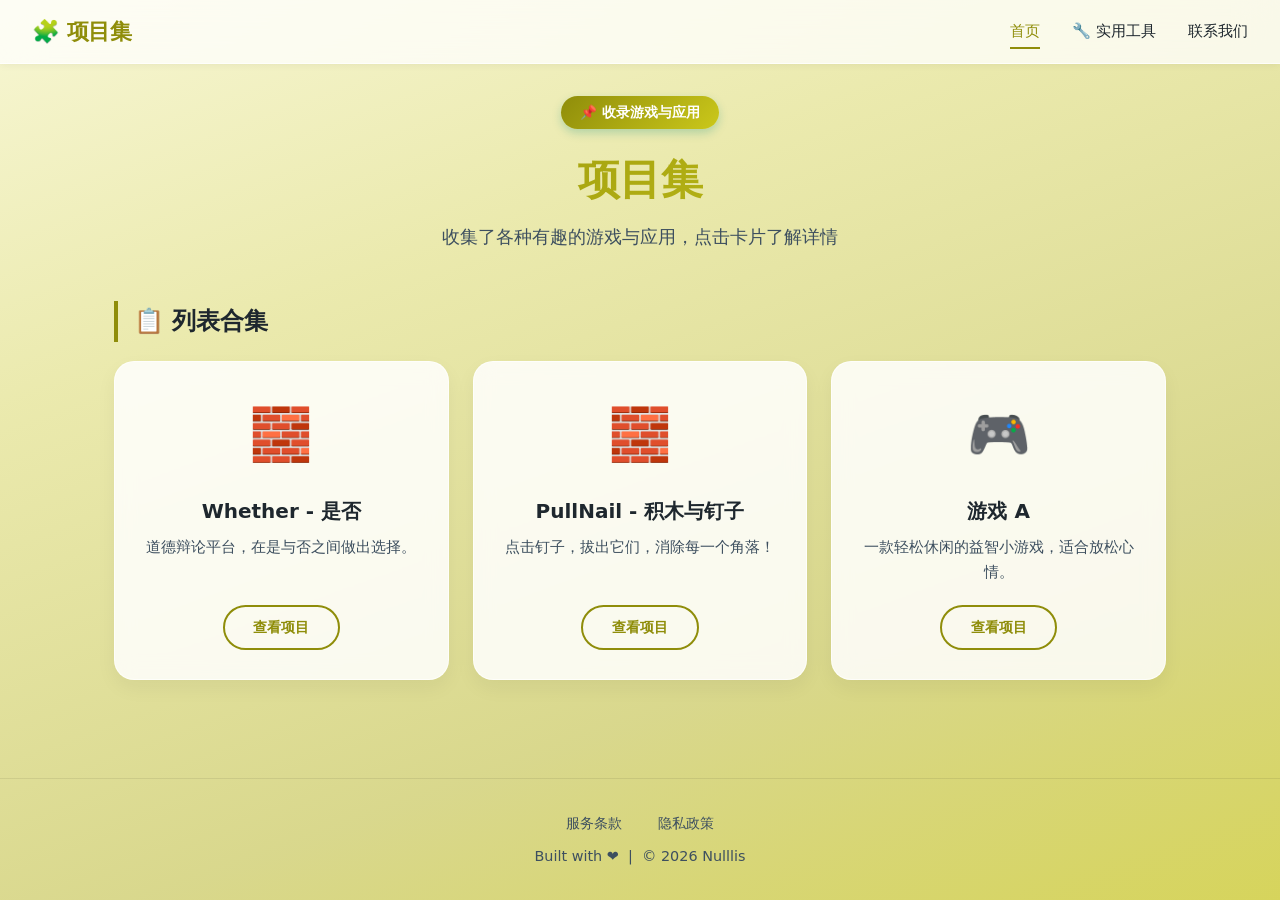
==== commit eb54269a: "Update index.html" ====
--- a/index.html
+++ b/index.html
@@ -4,17 +4,10 @@
     <meta charset="UTF-8" />
     <meta name="viewport" content="width=device-width, initial-scale=1.0" />
     <title>项目集展示</title>
-    <link rel="stylesheet" href="../css/style.css" />
+    <link rel="stylesheet" href="css/style.css" />
 </head>
 <body>
-    <nav class="navbar">
-        <a href="index.html" class="nav-logo">🧩 项目集</a>
-        <button class="nav-toggle" id="navToggle">☰</button>
-        <ul class="nav-links" id="navLinks">
-            <li><a href="index.html" class="active">首页</a></li>
-            <li><a href="contact.html">联系我们</a></li>
-        </ul>
-    </nav>
+    <div id="navbar-container"></div>
 
     <div class="container">
         <header>
@@ -29,14 +22,8 @@
         </section>
     </div>
 
-    <div class="footer">
-        <div class="footer-links">
-            <a href="#">服务条款</a>
-            <a href="#">隐私政策</a>
-        </div>
-        Built with ❤️ &nbsp;|&nbsp; © 2026 Nulllis
-    </div>
+    <div id="footer-container"></div>
 
-    <script src="../js/common.js"></script>
+    <script src="js/common.js"></script>
 </body>
 </html>
--- a/css/style.css
+++ b/css/style.css
@@ -11,7 +11,6 @@
     --radius: 20px;
     --transition: 0.2s ease;
 
-    /* 背景渐变颜色（默认值，JS 会覆盖） */
     --gradient-from: #e0f2f1;
     --gradient-mid1: #b2dfdb;
     --gradient-mid2: #80cbc4;
@@ -220,6 +219,7 @@
     flex-grow: 1;
 }
 
+/* 首页卡片按钮样式 */
 .card .btn {
     display: inline-block;
     margin-top: 1.2rem;
@@ -281,7 +281,7 @@
     border: 1px dashed var(--accent-dark);
 }
 
-/* 联系页面专用样式 */
+/* 联系页面联系方式卡片 */
 .contact-grid {
     display: grid;
     gap: 1.5rem;
@@ -308,3 +308,82 @@
 .contact-icon { font-size: 2.5rem; margin-bottom: 0.5rem; }
 .contact-card h3 { font-weight: 600; margin-bottom: 0.5rem; }
 .contact-card p { color: var(--text-muted); font-size: 0.95rem; word-break: break-all; }
+
+/* ===== 图片画廊（多图展示） ===== */
+.image-gallery {
+    display: flex;
+    flex-wrap: wrap;
+    justify-content: center;
+    gap: 1.5rem;
+    margin: 0 auto 2rem;
+}
+
+.image-item {
+    background: var(--card-bg);
+    backdrop-filter: blur(10px);
+    border-radius: var(--radius);
+    padding: 1.5rem;
+    box-shadow: var(--shadow-sm);
+    border: 1px solid var(--card-border);
+    text-align: center;
+    width: 180px;
+    transition: transform var(--transition), box-shadow var(--transition);
+}
+
+.image-item:hover {
+    transform: translateY(-5px);
+    box-shadow: var(--shadow-md);
+}
+
+.gallery-image {
+    width: 100%;
+    height: auto;
+    border-radius: 8px;
+    cursor: zoom-in;
+}
+
+.image-item p {
+    margin-top: 0.5rem;
+    font-size: 0.85rem;
+    color: var(--text-muted);
+    word-break: break-word;
+}
+
+/* ===== 图片放大覆盖层 ===== */
+.image-overlay {
+    position: fixed;
+    top: 0;
+    left: 0;
+    width: 100%;
+    height: 100%;
+    background: rgba(0, 0, 0, 0.85);
+    z-index: 2000;
+    display: flex;
+    justify-content: center;
+    align-items: center;
+    cursor: zoom-out;
+}
+
+.image-overlay img {
+    max-width: 90%;
+    max-height: 90%;
+    border-radius: 12px;
+    box-shadow: 0 0 30px rgba(0,0,0,0.6);
+}
+
+.overlay-close {
+    position: absolute;
+    top: 20px;
+    right: 30px;
+    background: none;
+    border: none;
+    color: #fff;
+    font-size: 2rem;
+    cursor: pointer;
+    line-height: 1;
+    transition: color 0.2s;
+}
+
+.overlay-close:hover {
+    color: #ccc;
+}
